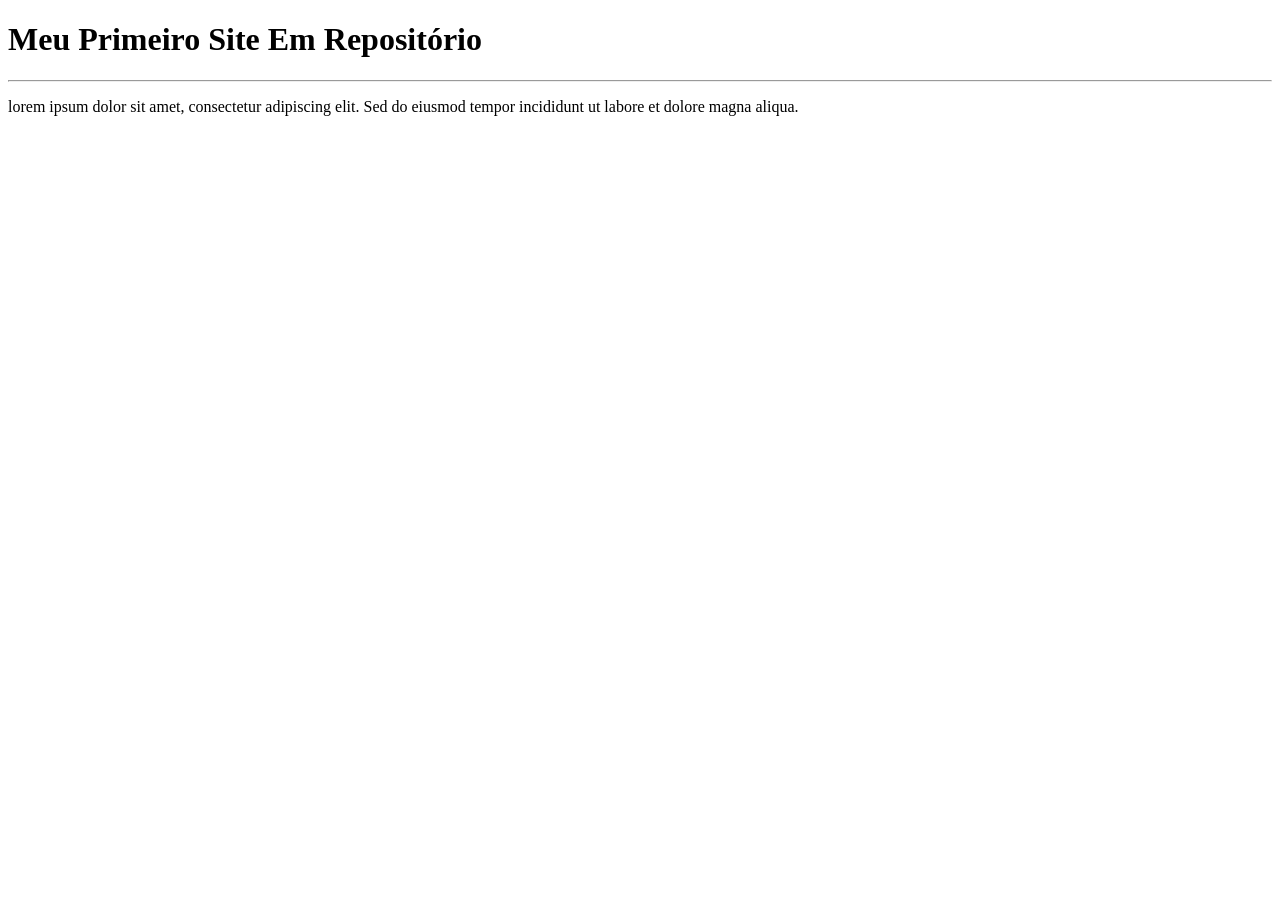
==== Site_Fase_01/index.html @ 01756038 "criei a página principal" ====
<!DOCTYPE html>
<html lang="pt-br">
<head>
    <meta charset="UTF-8">
    <meta name="viewport" content="width=device-width, initial-scale=1.0">
    <title>Meu Primeiro Site Em Repositório</title>
</head>
<body>
    <h1>Meu Primeiro Site Em Repositório</h1>
    <hr>
    <p>lorem ipsum dolor sit amet, consectetur adipiscing elit. Sed do eiusmod tempor incididunt ut labore et dolore magna aliqua.</p>
</body>
</html>
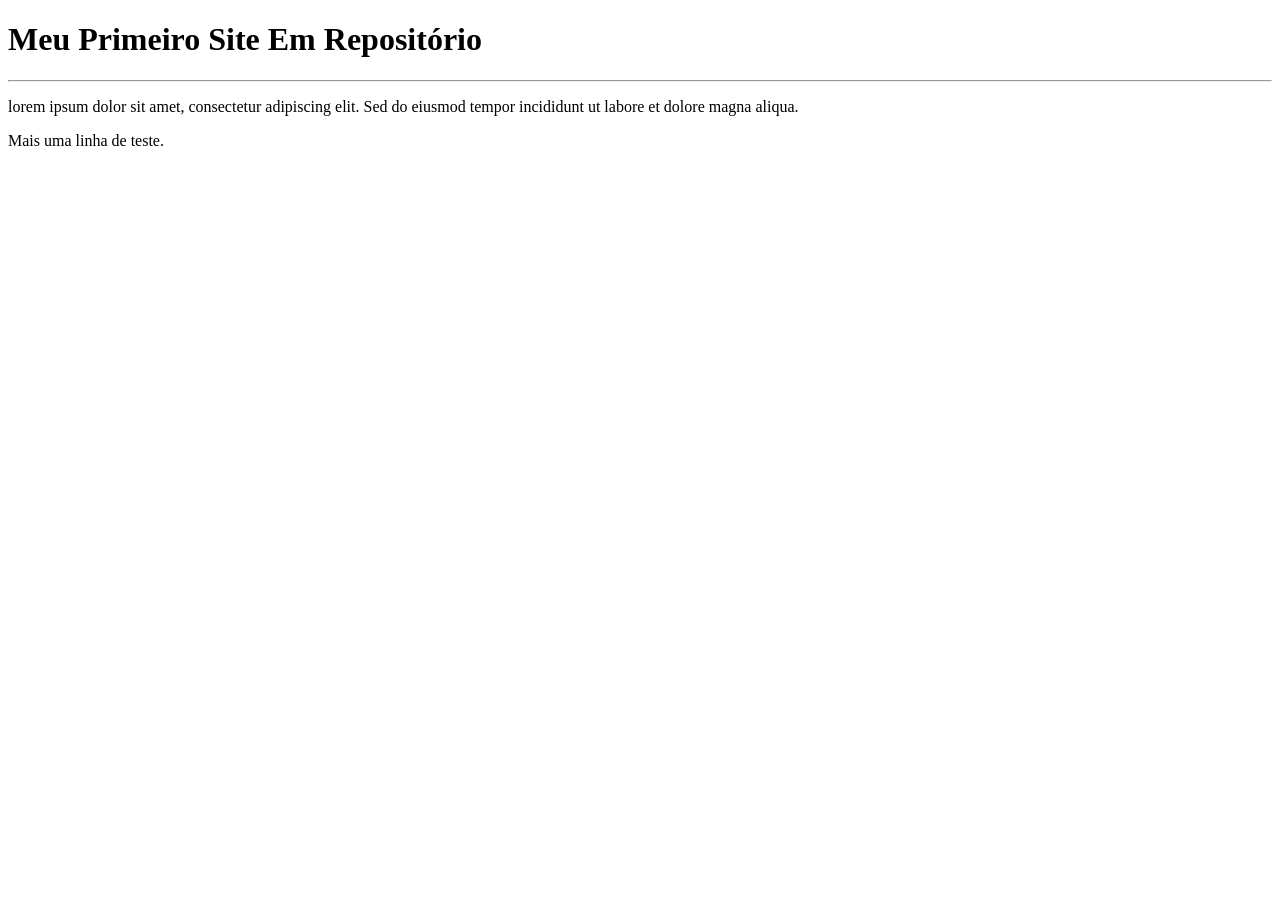
==== commit 6d314dfd: "Adicionei um parágrafo" ====
--- a/Site_Fase_01/index.html
+++ b/Site_Fase_01/index.html
@@ -9,5 +9,6 @@
     <h1>Meu Primeiro Site Em Repositório</h1>
     <hr>
     <p>lorem ipsum dolor sit amet, consectetur adipiscing elit. Sed do eiusmod tempor incididunt ut labore et dolore magna aliqua.</p>
+    <p>Mais uma linha de teste.</p>
 </body>
 </html>
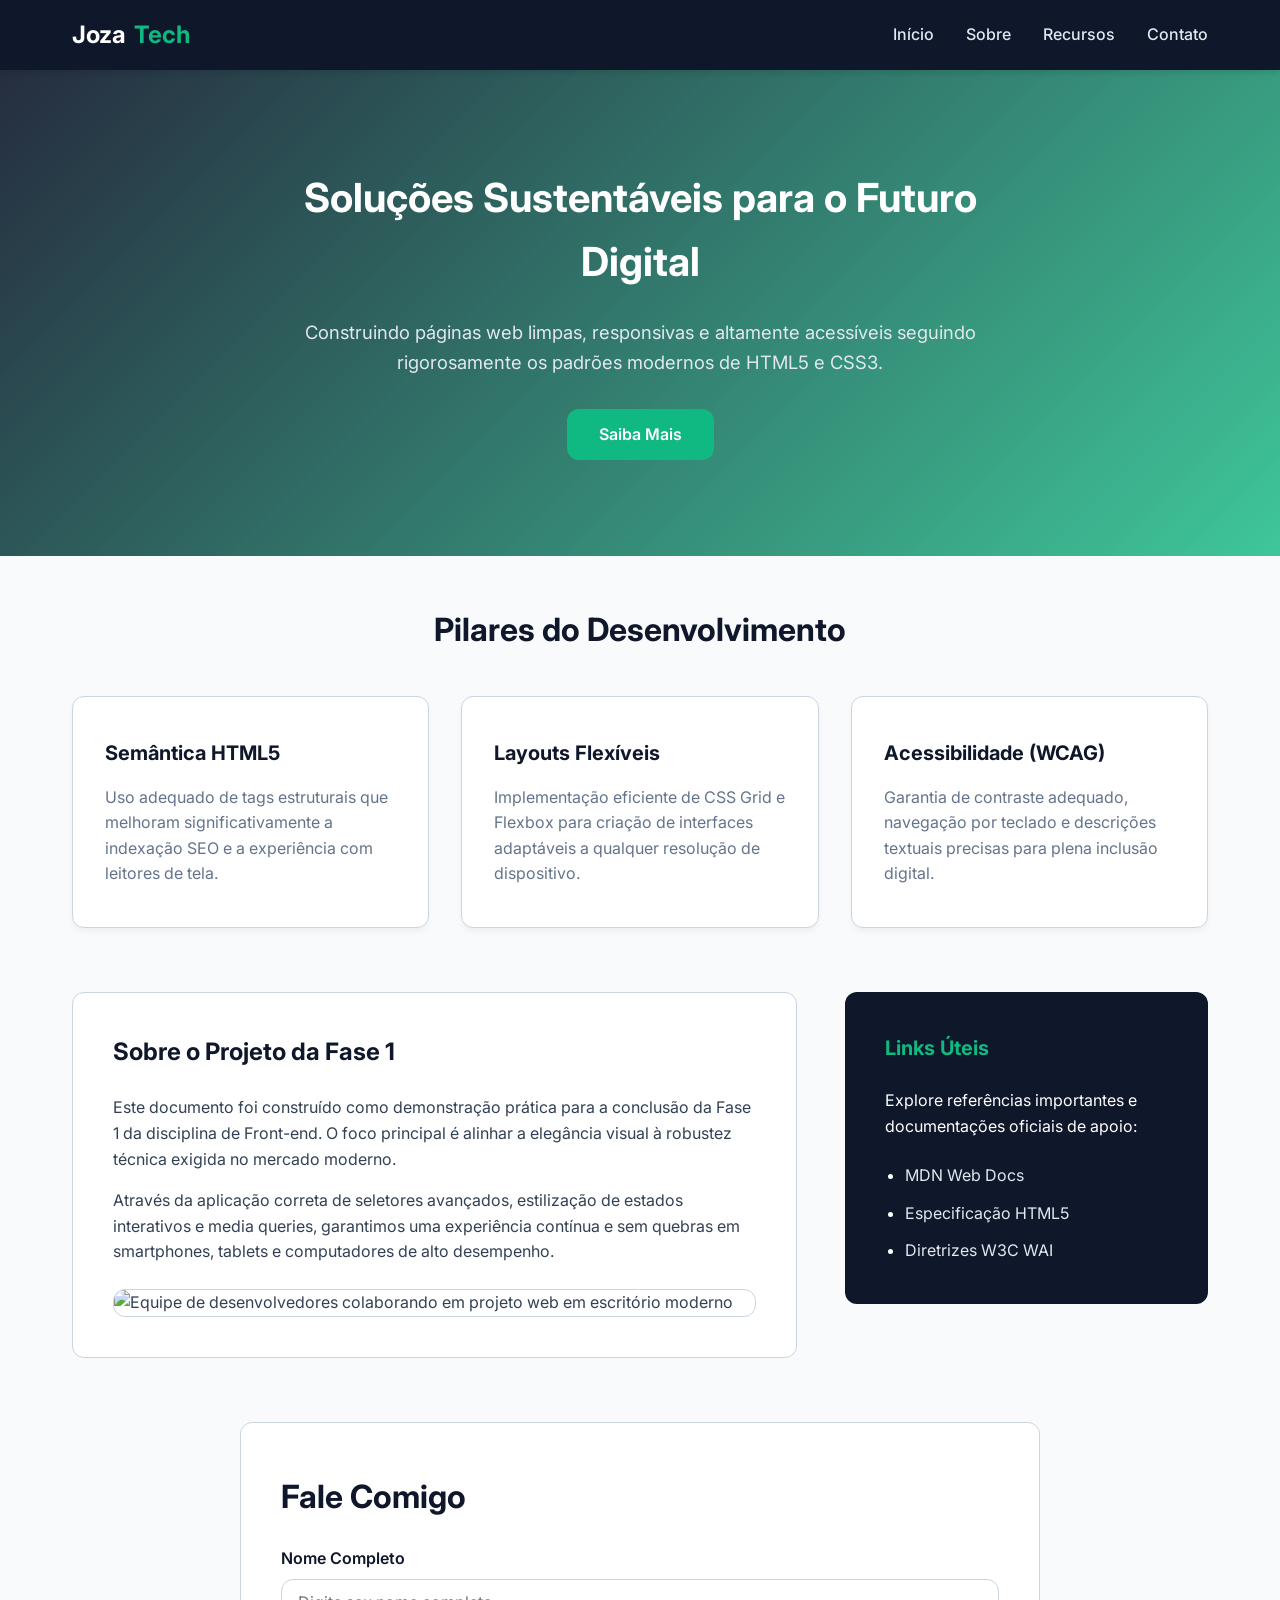
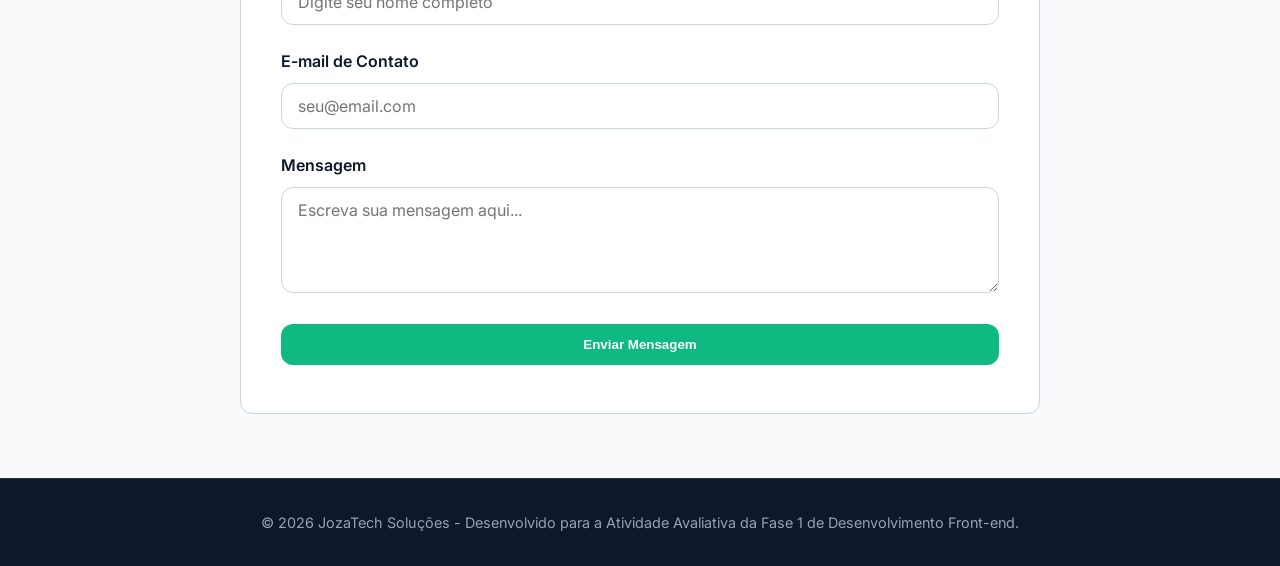
==== commit ee1960ed: "Criei o projeto da Fase 01 Desenvolvido o projeto da fase 01 de Front End, projeto consiste no desen" ====
--- a/Site_Fase_01/index.html
+++ b/Site_Fase_01/index.html
@@ -1,14 +1,413 @@
 <!DOCTYPE html>
-<html lang="pt-br">
+<html lang="pt-BR">
 <head>
     <meta charset="UTF-8">
     <meta name="viewport" content="width=device-width, initial-scale=1.0">
-    <title>Meu Primeiro Site Em Repositório</title>
+    <title>EcoTech Soluções - Inovação e Sustentabilidade</title>
+    <meta name="description" content="Página web estática desenvolvida para a Avaliação da Fase 1 de Desenvolvimento Front-end, focada em semântica HTML5, CSS3, Flexbox, Grid e Acessibilidade.">
+    <link rel="preconnect" href="https://fonts.googleapis.com">
+    <link rel="preconnect" href="https://fonts.gstatic.com" crossorigin>
+    <link href="https://fonts.googleapis.com/css2?family=Inter:wght@300;400;500;600;700&display=swap" rel="stylesheet">
+    <style>
+        :root {
+            --primary-color: #10b981;
+            --primary-dark: #059669;
+            --secondary-color: #0f172a;
+            --text-main: #334155;
+            --text-light: #64748b;
+            --bg-body: #f8fafc;
+            --bg-card: #ffffff;
+            --border-color: #cbd5e1;
+            --radius: 12px;
+            --transition: all 0.3s ease;
+        }
+
+        * {
+            margin: 0;
+            padding: 0;
+            box-sizing: border-box;
+        }
+
+        html {
+            scroll-behavior: smooth;
+            font-size: 16px;
+        }
+
+        body {
+            font-family: 'Inter', sans-serif;
+            background-color: var(--bg-body);
+            color: var(--text-main);
+            line-height: 1.6;
+        }
+
+        header {
+            background-color: var(--secondary-color);
+            color: #ffffff;
+            position: sticky;
+            top: 0;
+            z-index: 1000;
+            box-shadow: 0 4px 6px -1px rgba(0, 0, 0, 0.1);
+        }
+
+        .nav-container {
+            max-width: 1200px;
+            margin: 0 auto;
+            padding: 1rem 2rem;
+            display: flex;
+            justify-content: space-between;
+            align-items: center;
+        }
+
+        .logo {
+            font-size: 1.5rem;
+            font-weight: 700;
+            color: #ffffff;
+            text-decoration: none;
+            display: flex;
+            align-items: center;
+            gap: 0.5rem;
+        }
+
+        .logo span {
+            color: var(--primary-color);
+        }
+
+        nav ul {
+            list-style: none;
+            display: flex;
+            gap: 2rem;
+        }
+
+        nav a {
+            color: #e2e8f0;
+            text-decoration: none;
+            font-weight: 500;
+            transition: var(--transition);
+        }
+
+        nav a:hover, nav a:focus {
+            color: var(--primary-color);
+            outline: none;
+        }
+
+        .hero {
+            background: linear-gradient(135deg, rgba(15, 23, 42, 0.9) 0%, rgba(16, 185, 129, 0.8) 100%), url('https://images.unsplash.com/photo-1497435334941-8c899ee9e8e9?auto=format&fit=crop&w=1920&q=80') no-repeat center center/cover;
+            color: #ffffff;
+            padding: 6rem 2rem;
+            text-align: center;
+        }
+
+        .hero-content {
+            max-width: 800px;
+            margin: 0 auto;
+        }
+
+        .hero h1 {
+            font-size: 2.5rem;
+            margin-bottom: 1.5rem;
+            font-weight: 700;
+        }
+
+        .hero p {
+            font-size: 1.15rem;
+            margin-bottom: 2rem;
+            color: #e2e8f0;
+        }
+
+        .btn {
+            display: inline-block;
+            background-color: var(--primary-color);
+            color: #ffffff;
+            padding: 0.8rem 2rem;
+            border-radius: var(--radius);
+            text-decoration: none;
+            font-weight: 600;
+            transition: var(--transition);
+            border: none;
+            cursor: pointer;
+        }
+
+        .btn:hover, .btn:focus {
+            background-color: var(--primary-dark);
+            transform: translateY(-2px);
+            outline: none;
+        }
+
+        main {
+            max-width: 1200px;
+            margin: 3rem auto;
+            padding: 0 2rem;
+            display: flex;
+            flex-direction: column;
+            gap: 4rem;
+        }
+
+        .section-title {
+            text-align: center;
+            font-size: 2rem;
+            margin-bottom: 2.5rem;
+            color: var(--secondary-color);
+        }
+
+        .features-grid {
+            display: grid;
+            grid-template-columns: repeat(auto-fit, minmax(280px, 1fr));
+            gap: 2rem;
+        }
+
+        .feature-card {
+            background: var(--bg-card);
+            padding: 2.5rem 2rem;
+            border-radius: var(--radius);
+            box-shadow: 0 4px 6px -1px rgba(0, 0, 0, 0.05);
+            transition: var(--transition);
+            border: 1px solid var(--border-color);
+        }
+
+        .feature-card:hover {
+            transform: translateY(-5px);
+            box-shadow: 0 10px 15px -3px rgba(0, 0, 0, 0.1);
+        }
+
+        .feature-card h3 {
+            margin-bottom: 1rem;
+            color: var(--secondary-color);
+            font-size: 1.25rem;
+        }
+
+        .feature-card p {
+            color: var(--text-light);
+        }
+
+        .content-layout {
+            display: grid;
+            grid-template-columns: 2fr 1fr;
+            gap: 3rem;
+        }
+
+        @media (max-width: 900px) {
+            .content-layout {
+                grid-template-columns: 1fr;
+            }
+        }
+
+        article {
+            background: var(--bg-card);
+            padding: 2.5rem;
+            border-radius: var(--radius);
+            border: 1px solid var(--border-color);
+        }
+
+        article h2 {
+            margin-bottom: 1.5rem;
+            color: var(--secondary-color);
+        }
+
+        article p {
+            margin-bottom: 1rem;
+            color: var(--text-main);
+        }
+
+        .media-container {
+            margin-top: 1.5rem;
+            border-radius: var(--radius);
+            overflow: hidden;
+            border: 1px solid var(--border-color);
+        }
+
+        .media-container img {
+            width: 100%;
+            height: auto;
+            display: block;
+        }
+
+        aside {
+            background: var(--secondary-color);
+            color: #ffffff;
+            padding: 2.5rem;
+            border-radius: var(--radius);
+            display: flex;
+            flex-direction: column;
+            gap: 1.5rem;
+            height: fit-content;
+        }
+
+        aside h3 {
+            color: var(--primary-color);
+            font-size: 1.25rem;
+        }
+
+        aside ul {
+            list-style-type: disc;
+            padding-left: 1.2rem;
+            display: flex;
+            flex-direction: column;
+            gap: 0.75rem;
+        }
+
+        aside a {
+            color: #e2e8f0;
+            text-decoration: none;
+            transition: var(--transition);
+        }
+
+        aside a:hover {
+            color: var(--primary-color);
+        }
+
+        .contact-section {
+            background: var(--bg-card);
+            padding: 3rem 2.5rem;
+            border-radius: var(--radius);
+            border: 1px solid var(--border-color);
+            max-width: 800px;
+            margin: 0 auto;
+            width: 100%;
+        }
+
+        .form-group {
+            margin-bottom: 1.5rem;
+        }
+
+        label {
+            display: block;
+            margin-bottom: 0.5rem;
+            font-weight: 600;
+            color: var(--secondary-color);
+        }
+
+        input, textarea {
+            width: 100%;
+            padding: 0.75rem 1rem;
+            border: 1px solid var(--border-color);
+            border-radius: var(--radius);
+            font-family: inherit;
+            font-size: 1rem;
+            transition: var(--transition);
+        }
+
+        input:focus, textarea:focus {
+            outline: none;
+            border-color: var(--primary-color);
+            box-shadow: 0 0 0 3px rgba(16, 185, 129, 0.2);
+        }
+
+        footer {
+            background-color: var(--secondary-color);
+            color: #94a3b8;
+            text-align: center;
+            padding: 2rem;
+            margin-top: 4rem;
+            border-top: 1px solid rgba(255, 255, 255, 0.1);
+        }
+
+        footer p {
+            font-size: 0.9rem;
+        }
+
+        @media (max-width: 768px) {
+            .nav-container {
+                flex-direction: column;
+                gap: 1rem;
+            }
+
+            nav ul {
+                gap: 1rem;
+            }
+
+            .hero h1 {
+                font-size: 2rem;
+            }
+        }
+    </style>
 </head>
 <body>
-    <h1>Meu Primeiro Site Em Repositório</h1>
-    <hr>
-    <p>lorem ipsum dolor sit amet, consectetur adipiscing elit. Sed do eiusmod tempor incididunt ut labore et dolore magna aliqua.</p>
-    <p>Mais uma linha de teste.</p>
+
+    <header>
+        <div class="nav-container">
+            <a href="#" class="logo">Joza<span>Tech</span></a>
+            <nav aria-label="Navegação Principal">
+                <ul>
+                    <li><a href="#inicio">Início</a></li>
+                    <li><a href="#sobre">Sobre</a></li>
+                    <li><a href="#recursos">Recursos</a></li>
+                    <li><a href="#contato">Contato</a></li>
+                </ul>
+            </nav>
+        </div>
+    </header>
+
+    <section id="inicio" class="hero">
+        <div class="hero-content">
+            <h1>Soluções Sustentáveis para o Futuro Digital</h1>
+            <p>Construindo páginas web limpas, responsivas e altamente acessíveis seguindo rigorosamente os padrões modernos de HTML5 e CSS3.</p>
+            <a href="#sobre" class="btn">Saiba Mais</a>
+        </div>
+    </section>
+
+    <main>
+        <section id="recursos">
+            <h2 class="section-title">Pilares do Desenvolvimento</h2>
+            <div class="features-grid">
+                <div class="feature-card">
+                    <h3>Semântica HTML5</h3>
+                    <p>Uso adequado de tags estruturais que melhoram significativamente a indexação SEO e a experiência com leitores de tela.</p>
+                </div>
+                <div class="feature-card">
+                    <h3>Layouts Flexíveis</h3>
+                    <p>Implementação eficiente de CSS Grid e Flexbox para criação de interfaces adaptáveis a qualquer resolução de dispositivo.</p>
+                </div>
+                <div class="feature-card">
+                    <h3>Acessibilidade (WCAG)</h3>
+                    <p>Garantia de contraste adequado, navegação por teclado e descrições textuais precisas para plena inclusão digital.</p>
+                </div>
+            </div>
+        </section>
+
+        <div class="content-layout">
+            <article id="sobre">
+                <h2>Sobre o Projeto da Fase 1</h2>
+                <p>Este documento foi construído como demonstração prática para a conclusão da Fase 1 da disciplina de Front-end. O foco principal é alinhar a elegância visual à robustez técnica exigida no mercado moderno.</p>
+                <p>Através da aplicação correta de seletores avançados, estilização de estados interativos e media queries, garantimos uma experiência contínua e sem quebras em smartphones, tablets e computadores de alto desempenho.</p>
+                <div class="media-container">
+                    <img src="https://images.unsplash.com/photo-1522071820081-009f0129c71c?auto=format&fit=crop&w=800&q=80" alt="Equipe de desenvolvedores colaborando em projeto web em escritório moderno">
+                </div>
+            </article>
+
+            <aside>
+                <h3>Links Úteis</h3>
+                <p>Explore referências importantes e documentações oficiais de apoio:</p>
+                <ul>
+                    <li><a href="https://developer.mozilla.org/pt-BR/" target="_blank" rel="noopener">MDN Web Docs</a></li>
+                    <li><a href="https://html.spec.whatwg.org/" target="_blank" rel="noopener">Especificação HTML5</a></li>
+                    <li><a href="https://www.w3.org/WAI/" target="_blank" rel="noopener">Diretrizes W3C WAI</a></li>
+                </ul>
+            </aside>
+        </div>
+
+        <section id="contato" class="contact-section">
+            <h2 class="section-title" style="margin-bottom: 1.5rem; text-align: left;">Fale Comigo</h2>
+            <form action="#" method="POST">
+                <div class="form-group">
+                    <label for="nome">Nome Completo</label>
+                    <input type="text" id="nome" name="nome" required placeholder="Digite seu nome completo">
+                </div>
+                <div class="form-group">
+                    <label for="email">E-mail de Contato</label>
+                    <input type="email" id="email" name="email" required placeholder="seu@email.com">
+                </div>
+                <div class="form-group">
+                    <label for="mensagem">Mensagem</label>
+                    <textarea id="mensagem" name="mensagem" rows="4" required placeholder="Escreva sua mensagem aqui..."></textarea>
+                </div>
+                <button type="submit" class="btn" style="width: 100%;">Enviar Mensagem</button>
+            </form>
+        </section>
+    </main>
+
+    <footer>
+        <p>&copy; 2026 JozaTech Soluções - Desenvolvido para a Atividade Avaliativa da Fase 1 de Desenvolvimento Front-end.</p>
+    </footer>
+
 </body>
 </html>
